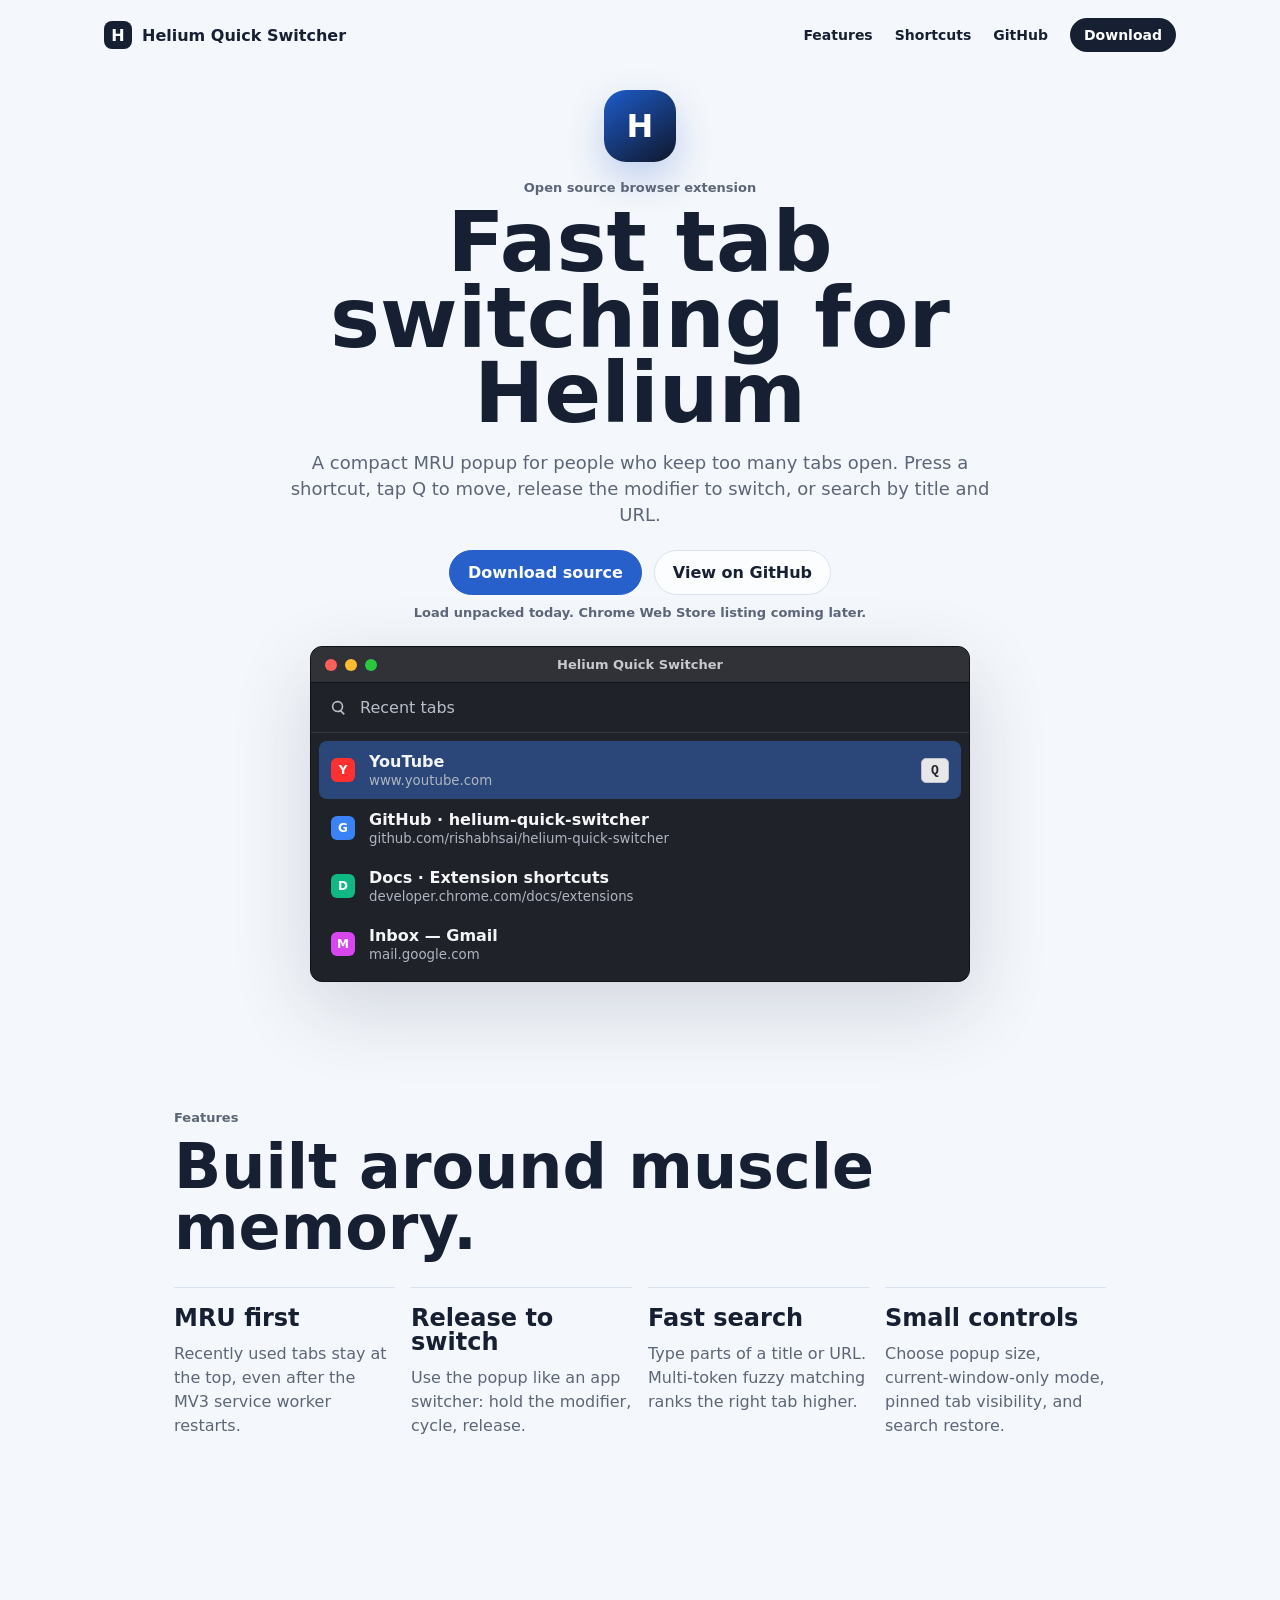
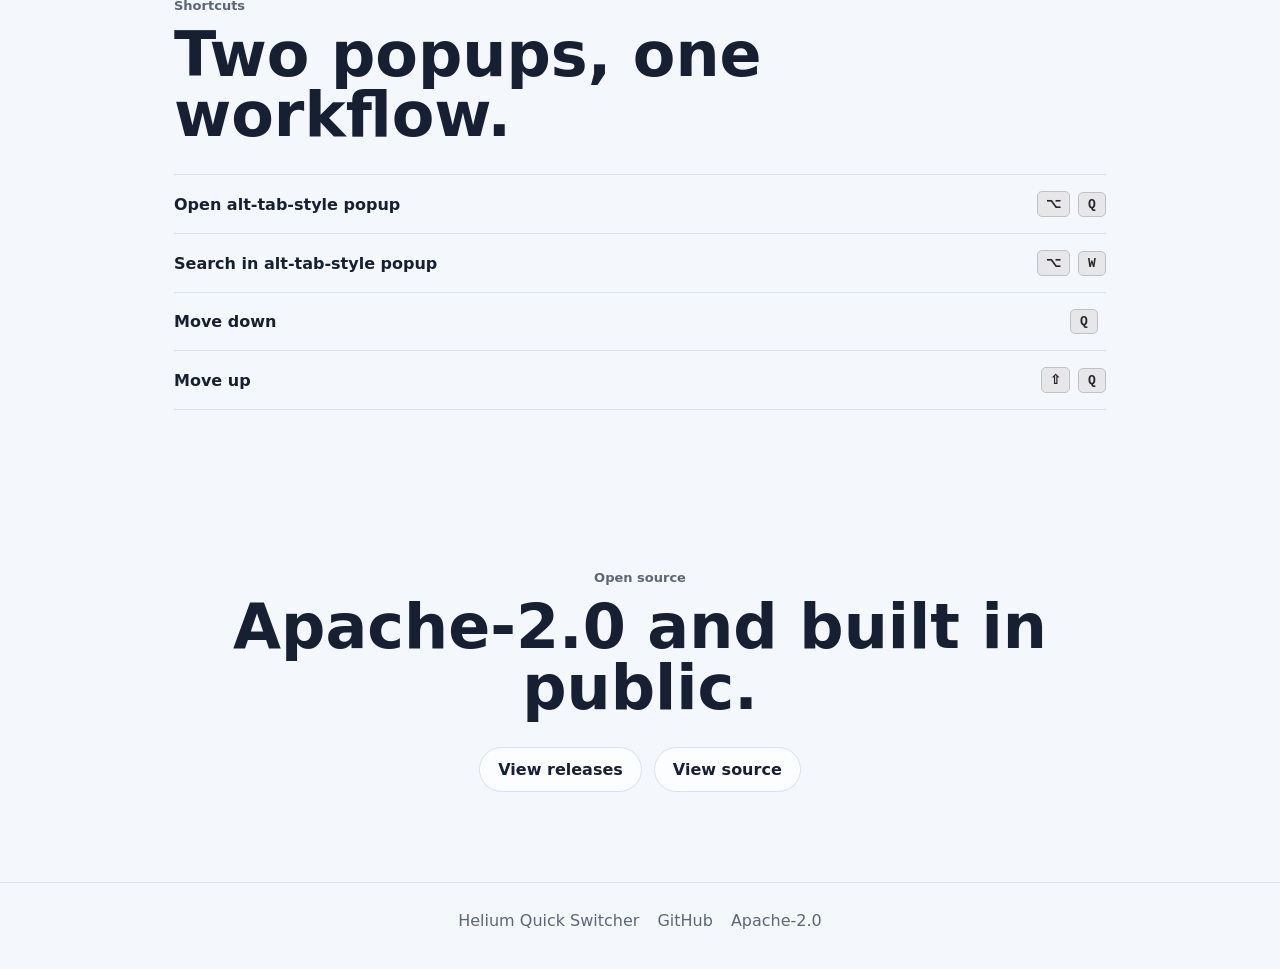
==== site/index.html @ 8ff890af "Add static landing page" ====
<!doctype html>
<html lang="en">
  <head>
    <meta charset="utf-8">
    <meta name="viewport" content="width=device-width, initial-scale=1">
    <meta name="description" content="Helium Quick Switcher is a keyboard-first MRU tab switcher for Helium and Chromium browsers.">
    <title>Helium Quick Switcher — Fast MRU tab switching</title>
    <link rel="stylesheet" href="./style.css">
  </head>
  <body>
    <header class="nav">
      <a class="brand" href="#top" aria-label="Helium Quick Switcher home">
        <span class="brand-mark">H</span>
        <span>Helium Quick Switcher</span>
      </a>
      <nav aria-label="Primary">
        <a href="#features">Features</a>
        <a href="#shortcuts">Shortcuts</a>
        <a href="https://github.com/rishabhsai/helium-quick-switcher">GitHub</a>
        <a class="nav-cta" href="https://github.com/rishabhsai/helium-quick-switcher/archive/refs/heads/main.zip">Download</a>
      </nav>
    </header>

    <main id="top">
      <section class="hero" aria-labelledby="hero-title">
        <div class="app-icon" aria-hidden="true">H</div>
        <p class="eyebrow">Open source browser extension</p>
        <h1 id="hero-title">Fast tab switching for Helium</h1>
        <p class="lede">
          A compact MRU popup for people who keep too many tabs open. Press a
          shortcut, tap Q to move, release the modifier to switch, or search by
          title and URL.
        </p>
        <div class="actions">
          <a class="button primary" href="https://github.com/rishabhsai/helium-quick-switcher/archive/refs/heads/main.zip">Download source</a>
          <a class="button secondary" href="https://github.com/rishabhsai/helium-quick-switcher">View on GitHub</a>
        </div>
        <p class="meta">Load unpacked today. Chrome Web Store listing coming later.</p>

        <figure class="product" aria-label="Helium Quick Switcher popup preview">
          <div class="window-bar">
            <span></span>
            <span></span>
            <span></span>
            <strong>Helium Quick Switcher</strong>
          </div>
          <div class="search-row">
            <svg viewBox="0 0 24 24" aria-hidden="true">
              <path d="M10.8 18a7.2 7.2 0 1 1 5.1-2.1l4.1 4.1-1.4 1.4-4.1-4.1A7.16 7.16 0 0 1 10.8 18Zm0-2a5.2 5.2 0 1 0 0-10.4 5.2 5.2 0 0 0 0 10.4Z"/>
            </svg>
            <span>Recent tabs</span>
          </div>
          <ol class="tab-list">
            <li class="selected">
              <span class="favicon red">Y</span>
              <span>
                <strong>YouTube</strong>
                <small>www.youtube.com</small>
              </span>
              <kbd>Q</kbd>
            </li>
            <li>
              <span class="favicon blue">G</span>
              <span>
                <strong>GitHub · helium-quick-switcher</strong>
                <small>github.com/rishabhsai/helium-quick-switcher</small>
              </span>
            </li>
            <li>
              <span class="favicon green">D</span>
              <span>
                <strong>Docs · Extension shortcuts</strong>
                <small>developer.chrome.com/docs/extensions</small>
              </span>
            </li>
            <li>
              <span class="favicon pink">M</span>
              <span>
                <strong>Inbox — Gmail</strong>
                <small>mail.google.com</small>
              </span>
            </li>
          </ol>
        </figure>
      </section>

      <section id="features" class="features" aria-labelledby="features-title">
        <p class="section-label">Features</p>
        <h2 id="features-title">Built around muscle memory.</h2>
        <div class="feature-grid">
          <article>
            <h3>MRU first</h3>
            <p>Recently used tabs stay at the top, even after the MV3 service worker restarts.</p>
          </article>
          <article>
            <h3>Release to switch</h3>
            <p>Use the popup like an app switcher: hold the modifier, cycle, release.</p>
          </article>
          <article>
            <h3>Fast search</h3>
            <p>Type parts of a title or URL. Multi-token fuzzy matching ranks the right tab higher.</p>
          </article>
          <article>
            <h3>Small controls</h3>
            <p>Choose popup size, current-window-only mode, pinned tab visibility, and search restore.</p>
          </article>
        </div>
      </section>

      <section id="shortcuts" class="shortcuts" aria-labelledby="shortcuts-title">
        <p class="section-label">Shortcuts</p>
        <h2 id="shortcuts-title">Two popups, one workflow.</h2>
        <div class="shortcut-table">
          <div>
            <span>Open alt-tab-style popup</span>
            <kbd>⌥</kbd><kbd>Q</kbd>
          </div>
          <div>
            <span>Search in alt-tab-style popup</span>
            <kbd>⌥</kbd><kbd>W</kbd>
          </div>
          <div>
            <span>Move down</span>
            <kbd>Q</kbd>
          </div>
          <div>
            <span>Move up</span>
            <kbd>⇧</kbd><kbd>Q</kbd>
          </div>
        </div>
      </section>

      <section class="open-source" aria-labelledby="open-source-title">
        <p class="section-label">Open source</p>
        <h2 id="open-source-title">Apache-2.0 and built in public.</h2>
        <div class="actions">
          <a class="button secondary" href="https://github.com/rishabhsai/helium-quick-switcher/releases">View releases</a>
          <a class="button secondary" href="https://github.com/rishabhsai/helium-quick-switcher">View source</a>
        </div>
      </section>
    </main>

    <footer>
      <a href="#top">Helium Quick Switcher</a>
      <a href="https://github.com/rishabhsai/helium-quick-switcher">GitHub</a>
      <a href="https://github.com/rishabhsai/helium-quick-switcher/blob/main/LICENSE">Apache-2.0</a>
    </footer>
  </body>
</html>
---- site/style.css ----
:root {
  color-scheme: light;
  --bg: #f4f7fb;
  --panel: #ffffff;
  --ink: #172033;
  --muted: #5d6678;
  --line: #d9e2ef;
  --accent: #275fcb;
  --accent-ink: #ffffff;
  --soft-blue: #dce8ff;
  --shadow: 0 26px 80px rgba(31, 46, 74, .16);
  font-family: ui-sans-serif, system-ui, -apple-system, BlinkMacSystemFont, "Segoe UI", sans-serif;
}

* {
  box-sizing: border-box;
}

html {
  scroll-behavior: smooth;
}

body {
  background: var(--bg);
  color: var(--ink);
  margin: 0;
}

a {
  color: inherit;
  text-decoration: none;
}

.nav {
  align-items: center;
  display: flex;
  justify-content: space-between;
  margin: 0 auto;
  max-width: 1120px;
  padding: 18px 24px;
}

.brand,
.nav nav,
.actions,
footer {
  align-items: center;
  display: flex;
}

.brand {
  font-weight: 700;
  gap: 10px;
}

.brand-mark,
.app-icon,
.favicon {
  align-items: center;
  display: inline-flex;
  justify-content: center;
}

.brand-mark {
  background: var(--ink);
  border-radius: 8px;
  color: var(--panel);
  height: 28px;
  width: 28px;
}

.nav nav {
  gap: 22px;
  font-size: 14px;
  font-weight: 600;
}

.nav-cta {
  background: var(--ink);
  border-radius: 999px;
  color: var(--panel);
  padding: 9px 14px;
}

.hero {
  margin: 10px auto 0;
  max-width: 980px;
  min-height: calc(100vh - 96px);
  padding: 0 24px 48px;
  text-align: center;
}

.app-icon {
  background: linear-gradient(145deg, #1e5ccc, #0f172a);
  border-radius: 22px;
  box-shadow: 0 16px 36px rgba(39, 95, 203, .25);
  color: #fff;
  font-size: 32px;
  font-weight: 800;
  height: 72px;
  margin: 10px auto 18px;
  width: 72px;
}

.eyebrow,
.section-label,
.meta {
  color: var(--muted);
  font-size: 13px;
  font-weight: 700;
  letter-spacing: 0;
  margin: 0;
}

h1 {
  font-size: clamp(44px, 8vw, 84px);
  letter-spacing: 0;
  line-height: .9;
  margin: 10px auto 18px;
  max-width: 760px;
}

.lede {
  color: var(--muted);
  font-size: 18px;
  line-height: 1.45;
  margin: 0 auto;
  max-width: 720px;
}

.actions {
  gap: 12px;
  justify-content: center;
  margin: 22px 0 10px;
}

.button {
  border: 1px solid var(--line);
  border-radius: 999px;
  font-weight: 750;
  padding: 12px 18px;
}

.button.primary {
  background: var(--accent);
  border-color: var(--accent);
  color: var(--accent-ink);
}

.button.secondary {
  background: rgba(255, 255, 255, .74);
}

.product {
  background: #1f2228;
  border: 1px solid #101218;
  border-radius: 12px;
  box-shadow: var(--shadow);
  color: #f4f5f7;
  margin: 26px auto 0;
  max-width: 660px;
  overflow: hidden;
  text-align: left;
}

.window-bar {
  align-items: center;
  background: #313238;
  border-bottom: 1px solid #111318;
  display: grid;
  gap: 8px;
  grid-template-columns: repeat(3, 12px) 1fr;
  padding: 10px 14px;
}

.window-bar span {
  border-radius: 999px;
  height: 12px;
  width: 12px;
}

.window-bar span:nth-child(1) {
  background: #ff5f57;
}

.window-bar span:nth-child(2) {
  background: #febc2e;
}

.window-bar span:nth-child(3) {
  background: #28c840;
}

.window-bar strong {
  color: #c6c9d0;
  font-size: 13px;
  justify-self: center;
  padding-right: 60px;
}

.search-row {
  align-items: center;
  border-bottom: 1px solid #343943;
  color: #b9bfca;
  display: flex;
  gap: 12px;
  padding: 15px 18px;
}

.search-row svg {
  fill: currentColor;
  height: 19px;
  width: 19px;
}

.tab-list {
  list-style: none;
  margin: 0;
  padding: 8px;
}

.tab-list li {
  align-items: center;
  border-radius: 8px;
  display: grid;
  gap: 12px;
  grid-template-columns: 26px minmax(0, 1fr) auto;
  min-height: 58px;
  padding: 8px 12px;
}

.tab-list li.selected {
  background: #2b4779;
}

.favicon {
  border-radius: 6px;
  color: #fff;
  font-size: 12px;
  font-weight: 800;
  height: 24px;
  width: 24px;
}

.red {
  background: #ff3030;
}

.blue {
  background: #3b82f6;
}

.green {
  background: #10b981;
}

.pink {
  background: #d946ef;
}

.tab-list strong,
.tab-list small {
  display: block;
  overflow: hidden;
  text-overflow: ellipsis;
  white-space: nowrap;
}

.tab-list small {
  color: #aeb5c1;
  margin-top: 2px;
}

kbd {
  background: #e7e7ea;
  border: 1px solid #bfc2ca;
  border-radius: 5px;
  color: #24262b;
  font: 800 13px ui-monospace, SFMono-Regular, Menlo, monospace;
  min-width: 28px;
  padding: 4px 8px;
  text-align: center;
}

.features,
.shortcuts,
.open-source {
  margin: 0 auto;
  max-width: 980px;
  padding: 80px 24px;
}

h2 {
  font-size: clamp(34px, 5vw, 62px);
  letter-spacing: 0;
  line-height: .98;
  margin: 12px 0 28px;
}

.feature-grid {
  display: grid;
  gap: 16px;
  grid-template-columns: repeat(4, 1fr);
}

article {
  border-top: 1px solid var(--line);
  padding-top: 18px;
}

h3 {
  font-size: 24px;
  line-height: 1;
  margin: 0 0 12px;
}

article p {
  color: var(--muted);
  line-height: 1.5;
  margin: 0;
}

.shortcut-table {
  border-bottom: 1px solid var(--line);
  border-top: 1px solid var(--line);
}

.shortcut-table div {
  align-items: center;
  border-bottom: 1px solid var(--line);
  display: grid;
  gap: 8px;
  grid-template-columns: 1fr auto auto;
  padding: 16px 0;
}

.shortcut-table div:last-child {
  border-bottom: 0;
}

.shortcut-table span {
  font-weight: 750;
}

.open-source {
  text-align: center;
}

footer {
  border-top: 1px solid var(--line);
  color: var(--muted);
  gap: 18px;
  justify-content: center;
  padding: 28px 24px 42px;
}

@media (max-width: 760px) {
  .nav,
  .nav nav,
  .actions {
    align-items: stretch;
    flex-direction: column;
  }

  .nav {
    gap: 18px;
  }

  .nav nav {
    gap: 10px;
  }

  .hero {
    min-height: auto;
  }

  h1 {
    font-size: clamp(44px, 16vw, 76px);
  }

  .feature-grid {
    grid-template-columns: 1fr;
  }

  .shortcut-table div {
    grid-template-columns: 1fr auto auto;
  }
}
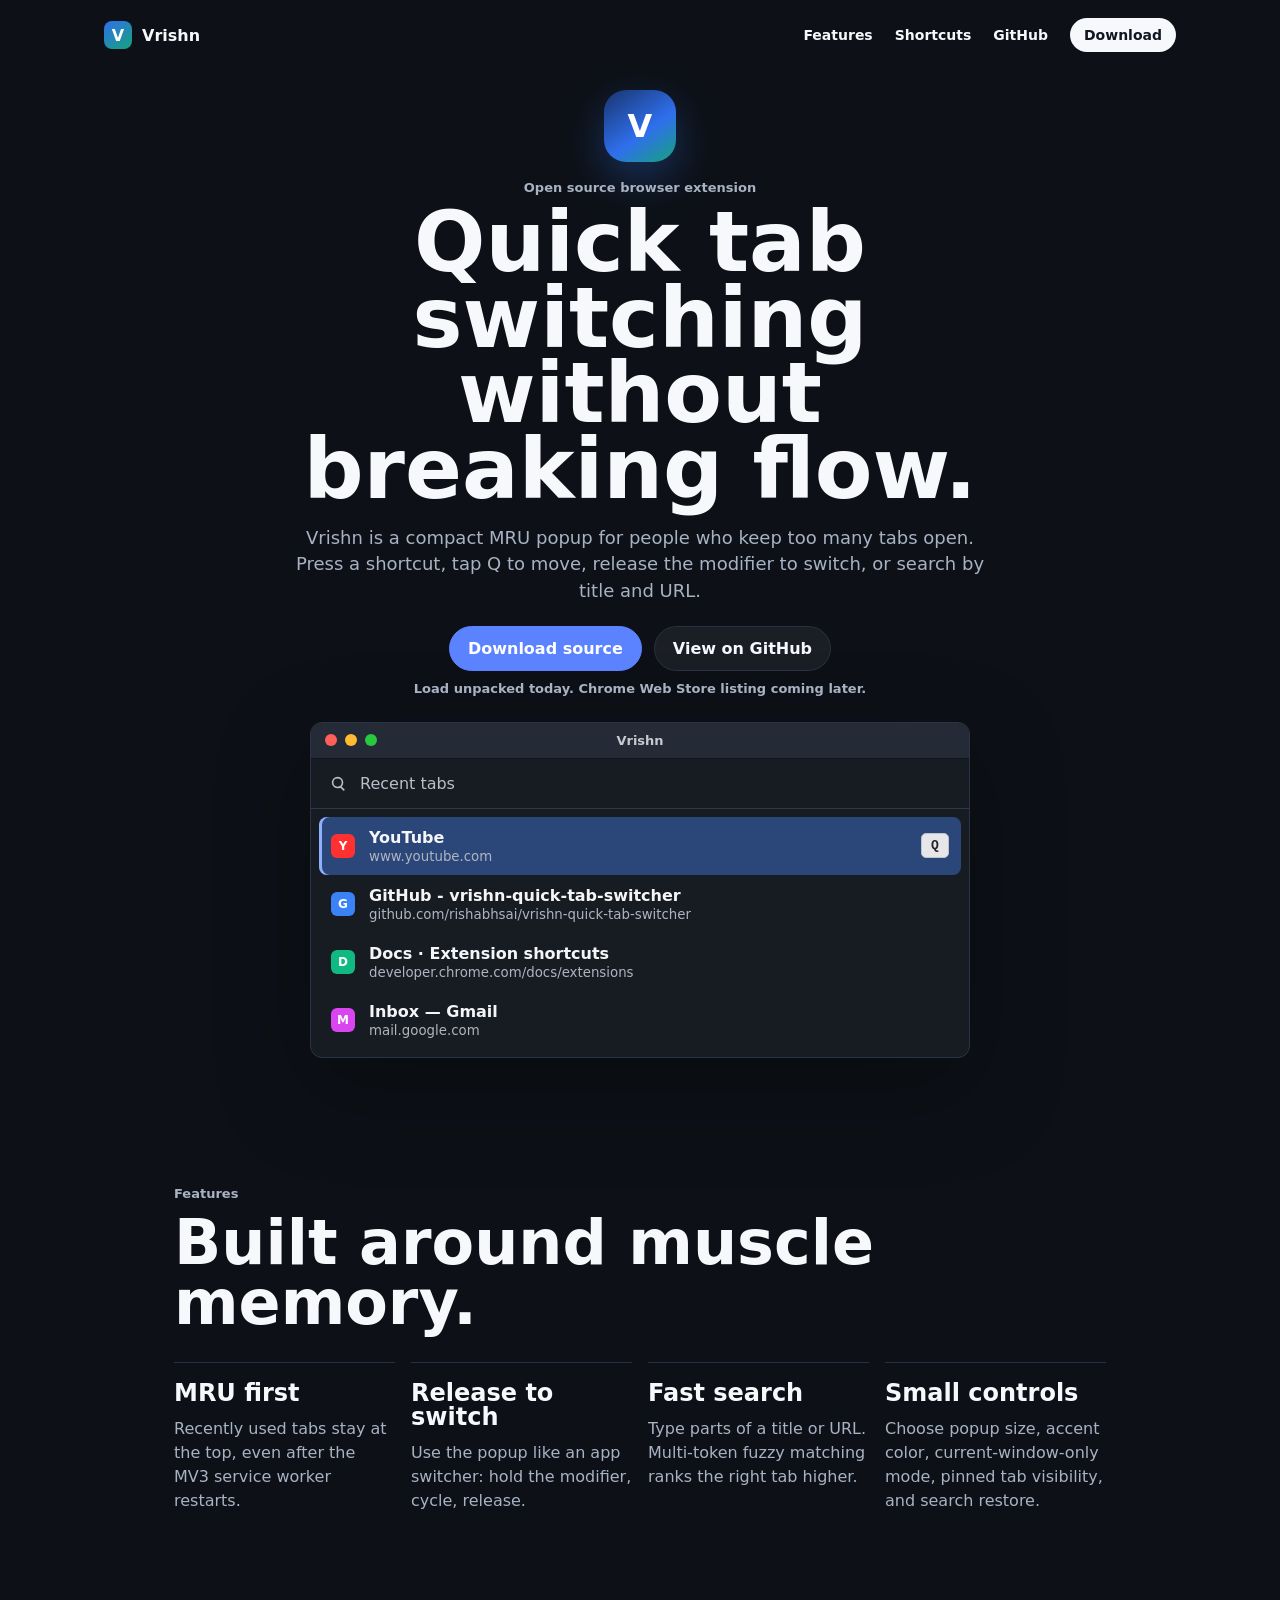
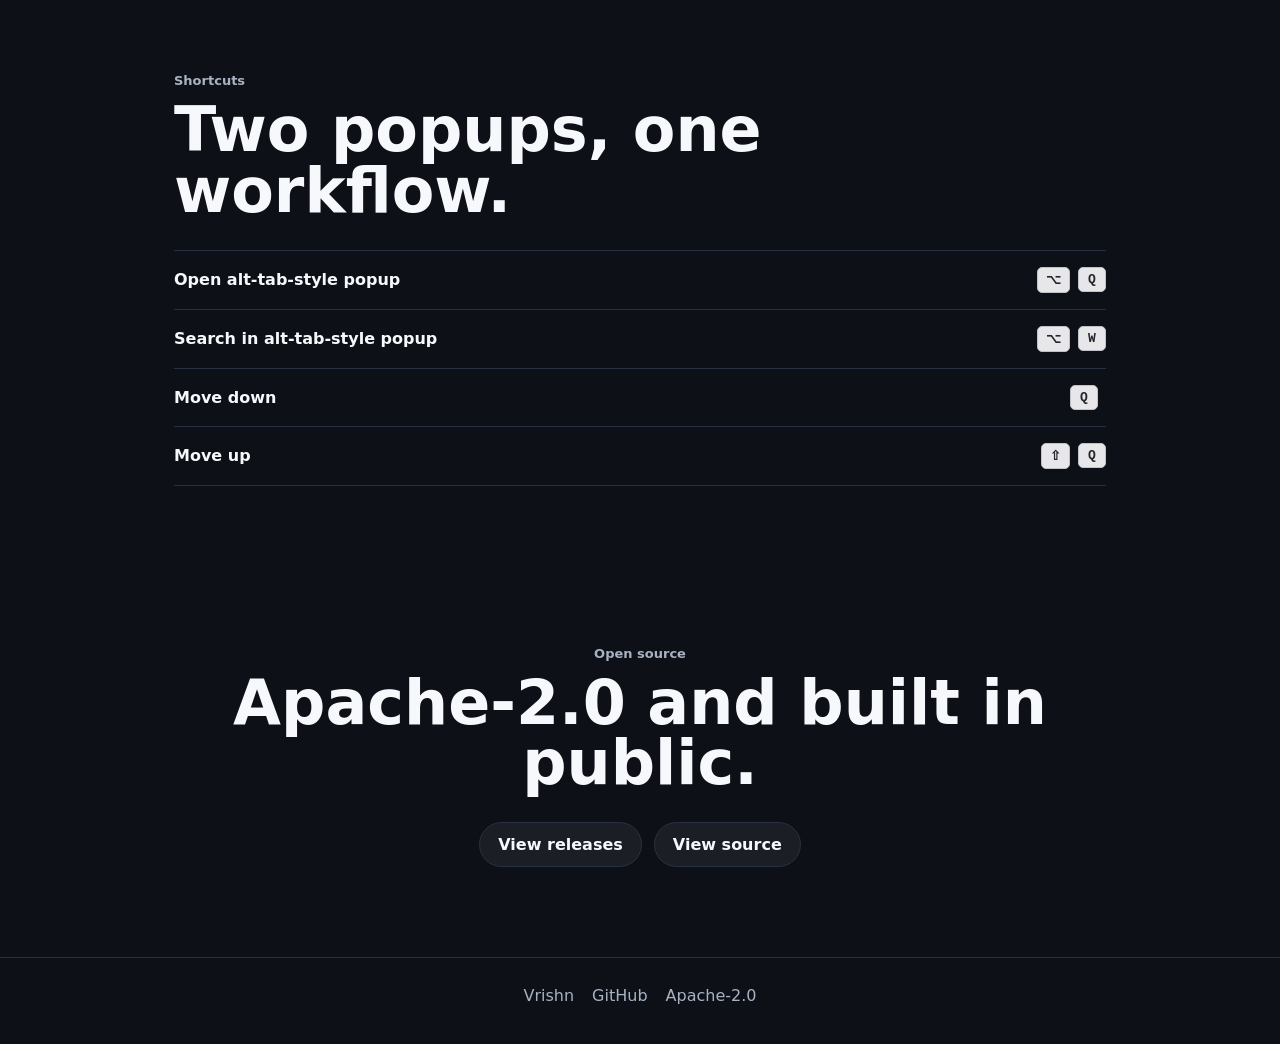
==== commit 8ff9dba4: "Rebrand as Vrishn quick tab switcher" ====
--- a/site/index.html
+++ b/site/index.html
@@ -3,46 +3,49 @@
   <head>
     <meta charset="utf-8">
     <meta name="viewport" content="width=device-width, initial-scale=1">
-    <meta name="description" content="Helium Quick Switcher is a keyboard-first MRU tab switcher for Helium and Chromium browsers.">
-    <title>Helium Quick Switcher — Fast MRU tab switching</title>
+    <meta name="description" content="Vrishn is a keyboard-first quick tab switcher for Chrome, Edge, Brave, Helium, and other Chromium browsers.">
+    <title>Vrishn - Quick Tab Switcher</title>
+    <link rel="icon" href="./favicon.svg" type="image/svg+xml">
+    <link rel="icon" href="./favicon-32.png" sizes="32x32" type="image/png">
+    <link rel="apple-touch-icon" href="./apple-touch-icon.png">
     <link rel="stylesheet" href="./style.css">
   </head>
   <body>
     <header class="nav">
-      <a class="brand" href="#top" aria-label="Helium Quick Switcher home">
-        <span class="brand-mark">H</span>
-        <span>Helium Quick Switcher</span>
+      <a class="brand" href="#top" aria-label="Vrishn home">
+        <span class="brand-mark">V</span>
+        <span>Vrishn</span>
       </a>
       <nav aria-label="Primary">
         <a href="#features">Features</a>
         <a href="#shortcuts">Shortcuts</a>
-        <a href="https://github.com/rishabhsai/helium-quick-switcher">GitHub</a>
-        <a class="nav-cta" href="https://github.com/rishabhsai/helium-quick-switcher/archive/refs/heads/main.zip">Download</a>
+        <a href="https://github.com/rishabhsai/vrishn-quick-tab-switcher">GitHub</a>
+        <a class="nav-cta" href="https://github.com/rishabhsai/vrishn-quick-tab-switcher/archive/refs/heads/main.zip">Download</a>
       </nav>
     </header>
 
     <main id="top">
       <section class="hero" aria-labelledby="hero-title">
-        <div class="app-icon" aria-hidden="true">H</div>
+        <div class="app-icon" aria-hidden="true">V</div>
         <p class="eyebrow">Open source browser extension</p>
-        <h1 id="hero-title">Fast tab switching for Helium</h1>
+        <h1 id="hero-title">Quick tab switching without breaking flow.</h1>
         <p class="lede">
-          A compact MRU popup for people who keep too many tabs open. Press a
-          shortcut, tap Q to move, release the modifier to switch, or search by
-          title and URL.
+          Vrishn is a compact MRU popup for people who keep too many tabs open.
+          Press a shortcut, tap Q to move, release the modifier to switch, or
+          search by title and URL.
         </p>
         <div class="actions">
-          <a class="button primary" href="https://github.com/rishabhsai/helium-quick-switcher/archive/refs/heads/main.zip">Download source</a>
-          <a class="button secondary" href="https://github.com/rishabhsai/helium-quick-switcher">View on GitHub</a>
+          <a class="button primary" href="https://github.com/rishabhsai/vrishn-quick-tab-switcher/archive/refs/heads/main.zip">Download source</a>
+          <a class="button secondary" href="https://github.com/rishabhsai/vrishn-quick-tab-switcher">View on GitHub</a>
         </div>
         <p class="meta">Load unpacked today. Chrome Web Store listing coming later.</p>
 
-        <figure class="product" aria-label="Helium Quick Switcher popup preview">
+        <figure class="product" aria-label="Vrishn popup preview">
           <div class="window-bar">
             <span></span>
             <span></span>
             <span></span>
-            <strong>Helium Quick Switcher</strong>
+            <strong>Vrishn</strong>
           </div>
           <div class="search-row">
             <svg viewBox="0 0 24 24" aria-hidden="true">
@@ -62,8 +65,8 @@
             <li>
               <span class="favicon blue">G</span>
               <span>
-                <strong>GitHub · helium-quick-switcher</strong>
-                <small>github.com/rishabhsai/helium-quick-switcher</small>
+                <strong>GitHub - vrishn-quick-tab-switcher</strong>
+                <small>github.com/rishabhsai/vrishn-quick-tab-switcher</small>
               </span>
             </li>
             <li>
@@ -102,7 +105,7 @@
           </article>
           <article>
             <h3>Small controls</h3>
-            <p>Choose popup size, current-window-only mode, pinned tab visibility, and search restore.</p>
+            <p>Choose popup size, accent color, current-window-only mode, pinned tab visibility, and search restore.</p>
           </article>
         </div>
       </section>
@@ -134,16 +137,16 @@
         <p class="section-label">Open source</p>
         <h2 id="open-source-title">Apache-2.0 and built in public.</h2>
         <div class="actions">
-          <a class="button secondary" href="https://github.com/rishabhsai/helium-quick-switcher/releases">View releases</a>
-          <a class="button secondary" href="https://github.com/rishabhsai/helium-quick-switcher">View source</a>
+          <a class="button secondary" href="https://github.com/rishabhsai/vrishn-quick-tab-switcher/releases">View releases</a>
+          <a class="button secondary" href="https://github.com/rishabhsai/vrishn-quick-tab-switcher">View source</a>
         </div>
       </section>
     </main>
 
     <footer>
-      <a href="#top">Helium Quick Switcher</a>
-      <a href="https://github.com/rishabhsai/helium-quick-switcher">GitHub</a>
-      <a href="https://github.com/rishabhsai/helium-quick-switcher/blob/main/LICENSE">Apache-2.0</a>
+      <a href="#top">Vrishn</a>
+      <a href="https://github.com/rishabhsai/vrishn-quick-tab-switcher">GitHub</a>
+      <a href="https://github.com/rishabhsai/vrishn-quick-tab-switcher/blob/main/LICENSE">Apache-2.0</a>
     </footer>
   </body>
 </html>
--- a/site/style.css
+++ b/site/style.css
@@ -1,14 +1,14 @@
 :root {
-  color-scheme: light;
-  --bg: #f4f7fb;
-  --panel: #ffffff;
-  --ink: #172033;
-  --muted: #5d6678;
-  --line: #d9e2ef;
-  --accent: #275fcb;
+  color-scheme: dark;
+  --bg: #0d1117;
+  --panel: #151a22;
+  --ink: #f6f8fc;
+  --muted: #a8b2c3;
+  --line: #273141;
+  --accent: #5b82ff;
   --accent-ink: #ffffff;
-  --soft-blue: #dce8ff;
-  --shadow: 0 26px 80px rgba(31, 46, 74, .16);
+  --soft-blue: #172a4e;
+  --shadow: 0 30px 90px rgba(0, 0, 0, .34);
   font-family: ui-sans-serif, system-ui, -apple-system, BlinkMacSystemFont, "Segoe UI", sans-serif;
 }
 
@@ -62,9 +62,9 @@
 }
 
 .brand-mark {
-  background: var(--ink);
+  background: linear-gradient(145deg, #2f6fed, #16a37b);
   border-radius: 8px;
-  color: var(--panel);
+  color: #fff;
   height: 28px;
   width: 28px;
 }
@@ -78,7 +78,7 @@
 .nav-cta {
   background: var(--ink);
   border-radius: 999px;
-  color: var(--panel);
+  color: #111722;
   padding: 9px 14px;
 }
 
@@ -91,9 +91,9 @@
 }
 
 .app-icon {
-  background: linear-gradient(145deg, #1e5ccc, #0f172a);
+  background: linear-gradient(145deg, #19346d, #2f6fed 58%, #16a37b);
   border-radius: 22px;
-  box-shadow: 0 16px 36px rgba(39, 95, 203, .25);
+  box-shadow: 0 16px 42px rgba(47, 111, 237, .32);
   color: #fff;
   font-size: 32px;
   font-weight: 800;
@@ -148,12 +148,13 @@
 }
 
 .button.secondary {
-  background: rgba(255, 255, 255, .74);
+  background: rgba(255, 255, 255, .06);
+  color: var(--ink);
 }
 
 .product {
-  background: #1f2228;
-  border: 1px solid #101218;
+  background: #171b22;
+  border: 1px solid #2a3444;
   border-radius: 12px;
   box-shadow: var(--shadow);
   color: #f4f5f7;
@@ -165,8 +166,8 @@
 
 .window-bar {
   align-items: center;
-  background: #313238;
-  border-bottom: 1px solid #111318;
+  background: #252b36;
+  border-bottom: 1px solid #10141c;
   display: grid;
   gap: 8px;
   grid-template-columns: repeat(3, 12px) 1fr;
@@ -200,7 +201,7 @@
 
 .search-row {
   align-items: center;
-  border-bottom: 1px solid #343943;
+  border-bottom: 1px solid #303948;
   color: #b9bfca;
   display: flex;
   gap: 12px;
@@ -231,6 +232,7 @@
 
 .tab-list li.selected {
   background: #2b4779;
+  box-shadow: inset 3px 0 0 #8fb0ff;
 }
 
 .favicon {
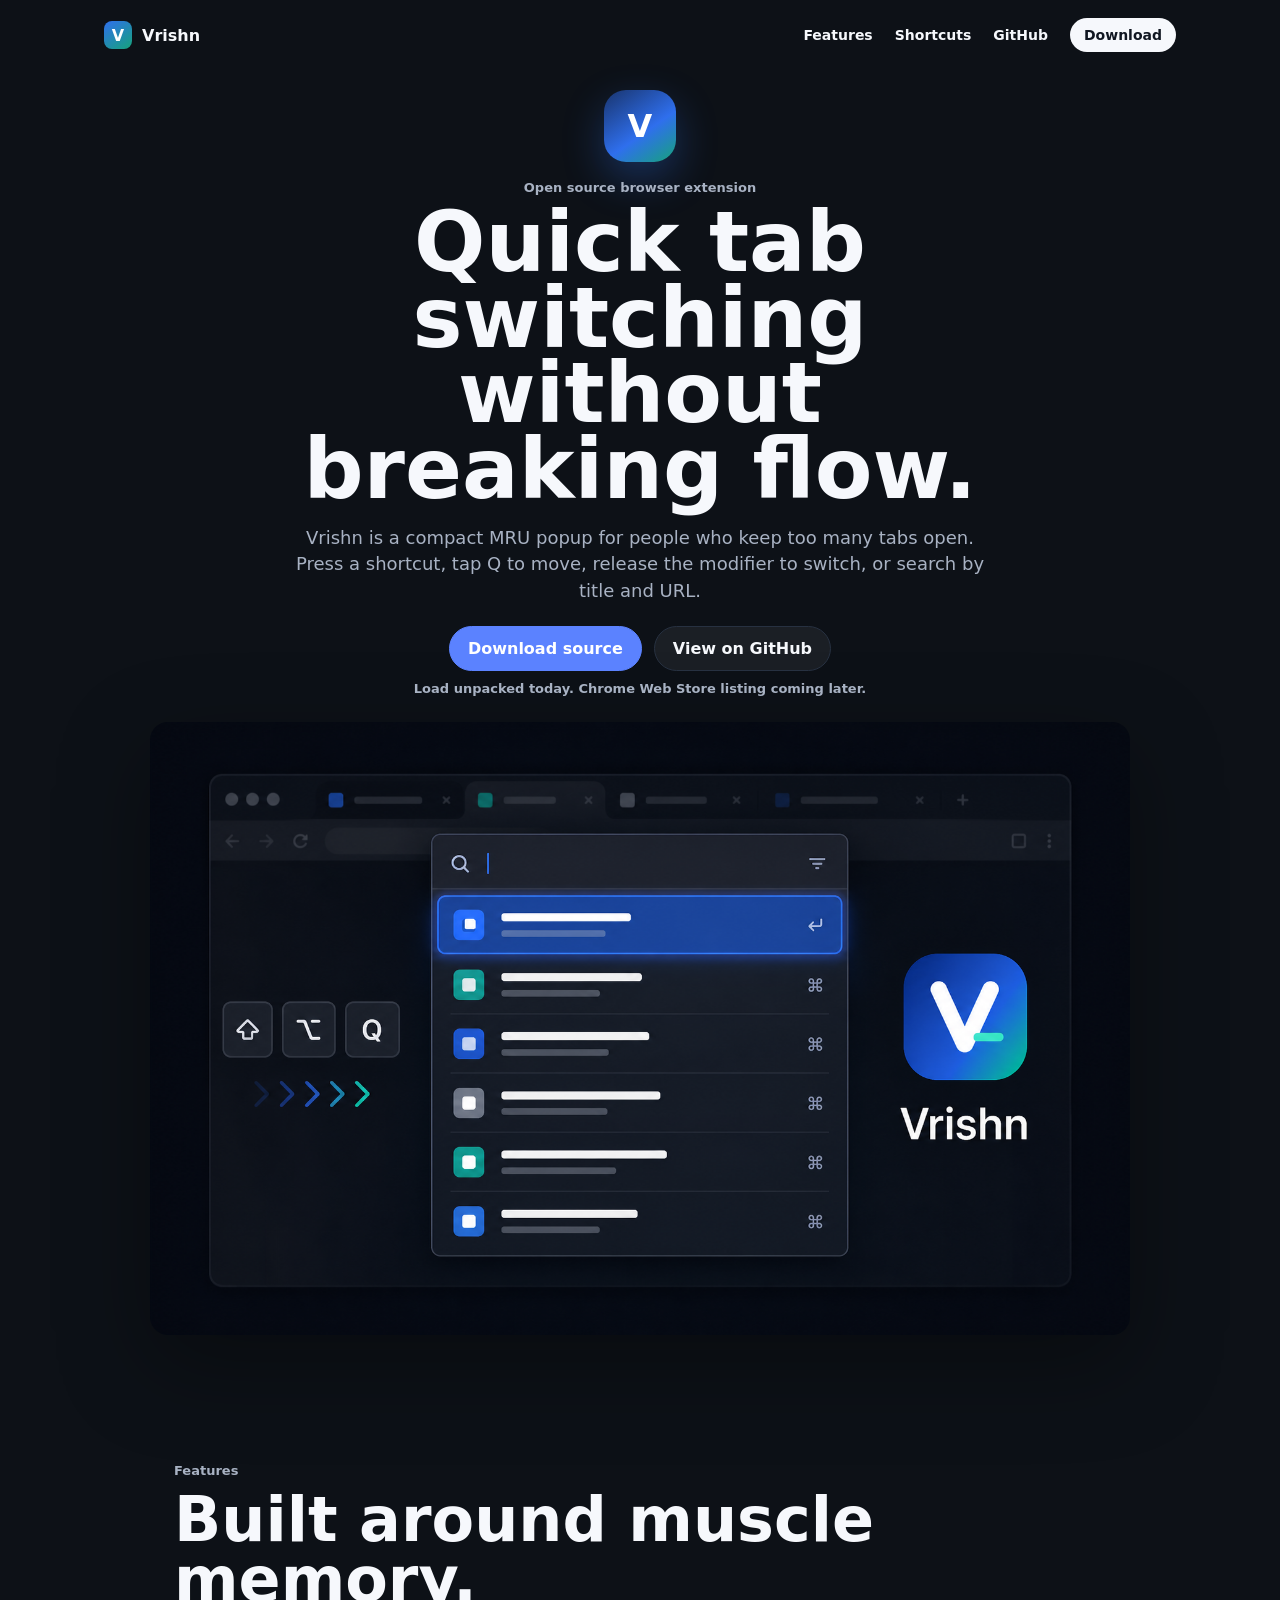
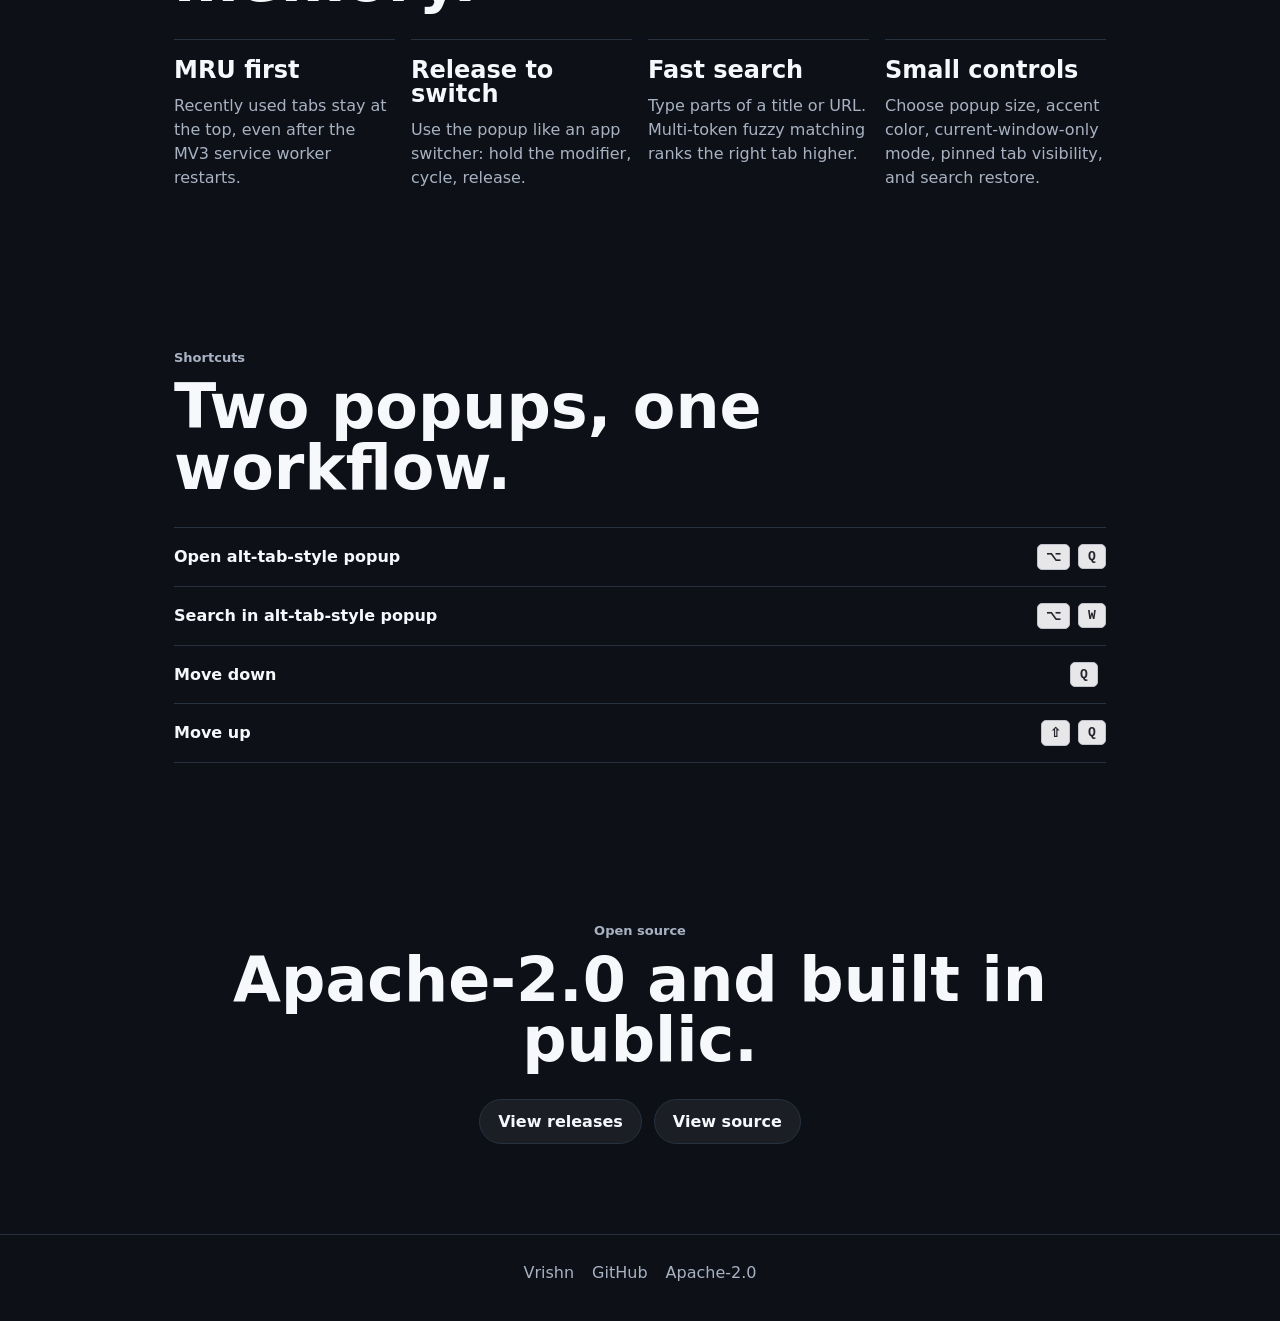
==== commit a1458ce7: "Add generated Vrishn promo artwork" ====
--- a/site/index.html
+++ b/site/index.html
@@ -40,50 +40,8 @@
         </div>
         <p class="meta">Load unpacked today. Chrome Web Store listing coming later.</p>
 
-        <figure class="product" aria-label="Vrishn popup preview">
-          <div class="window-bar">
-            <span></span>
-            <span></span>
-            <span></span>
-            <strong>Vrishn</strong>
-          </div>
-          <div class="search-row">
-            <svg viewBox="0 0 24 24" aria-hidden="true">
-              <path d="M10.8 18a7.2 7.2 0 1 1 5.1-2.1l4.1 4.1-1.4 1.4-4.1-4.1A7.16 7.16 0 0 1 10.8 18Zm0-2a5.2 5.2 0 1 0 0-10.4 5.2 5.2 0 0 0 0 10.4Z"/>
-            </svg>
-            <span>Recent tabs</span>
-          </div>
-          <ol class="tab-list">
-            <li class="selected">
-              <span class="favicon red">Y</span>
-              <span>
-                <strong>YouTube</strong>
-                <small>www.youtube.com</small>
-              </span>
-              <kbd>Q</kbd>
-            </li>
-            <li>
-              <span class="favicon blue">G</span>
-              <span>
-                <strong>GitHub - vrishn-quick-tab-switcher</strong>
-                <small>github.com/rishabhsai/vrishn-quick-tab-switcher</small>
-              </span>
-            </li>
-            <li>
-              <span class="favicon green">D</span>
-              <span>
-                <strong>Docs · Extension shortcuts</strong>
-                <small>developer.chrome.com/docs/extensions</small>
-              </span>
-            </li>
-            <li>
-              <span class="favicon pink">M</span>
-              <span>
-                <strong>Inbox — Gmail</strong>
-                <small>mail.google.com</small>
-              </span>
-            </li>
-          </ol>
+        <figure class="product" aria-label="Vrishn quick tab switcher preview">
+          <img src="./assets/vrishn-promo.png" alt="Vrishn quick tab switcher popup over a dark browser window" width="1586" height="992">
         </figure>
       </section>
 
--- a/site/style.css
+++ b/site/style.css
@@ -84,7 +84,7 @@
 
 .hero {
   margin: 10px auto 0;
-  max-width: 980px;
+  max-width: 1120px;
   min-height: calc(100vh - 96px);
   padding: 0 24px 48px;
   text-align: center;
@@ -153,15 +153,19 @@
 }
 
 .product {
-  background: #171b22;
-  border: 1px solid #2a3444;
-  border-radius: 12px;
+  border-radius: 18px;
   box-shadow: var(--shadow);
   color: #f4f5f7;
   margin: 26px auto 0;
-  max-width: 660px;
+  max-width: 980px;
   overflow: hidden;
   text-align: left;
+}
+
+.product img {
+  display: block;
+  height: auto;
+  width: 100%;
 }
 
 .window-bar {
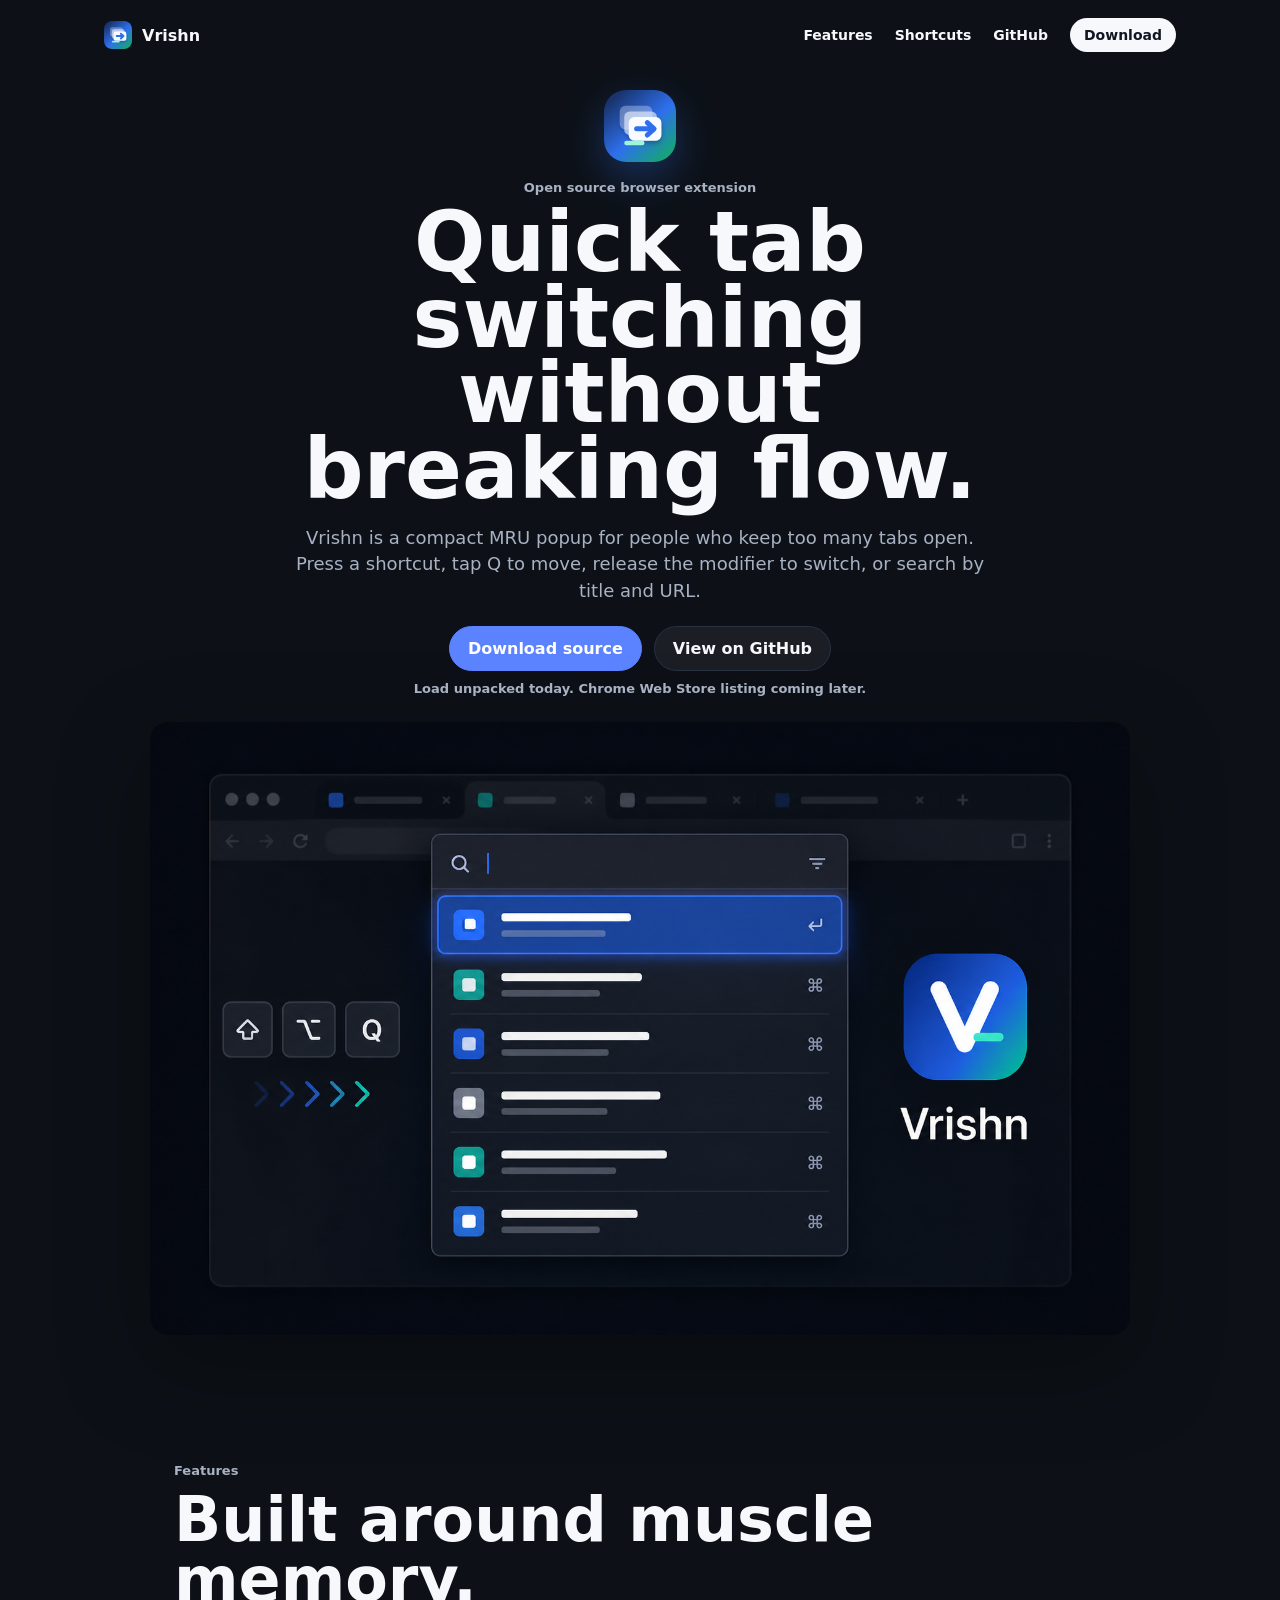
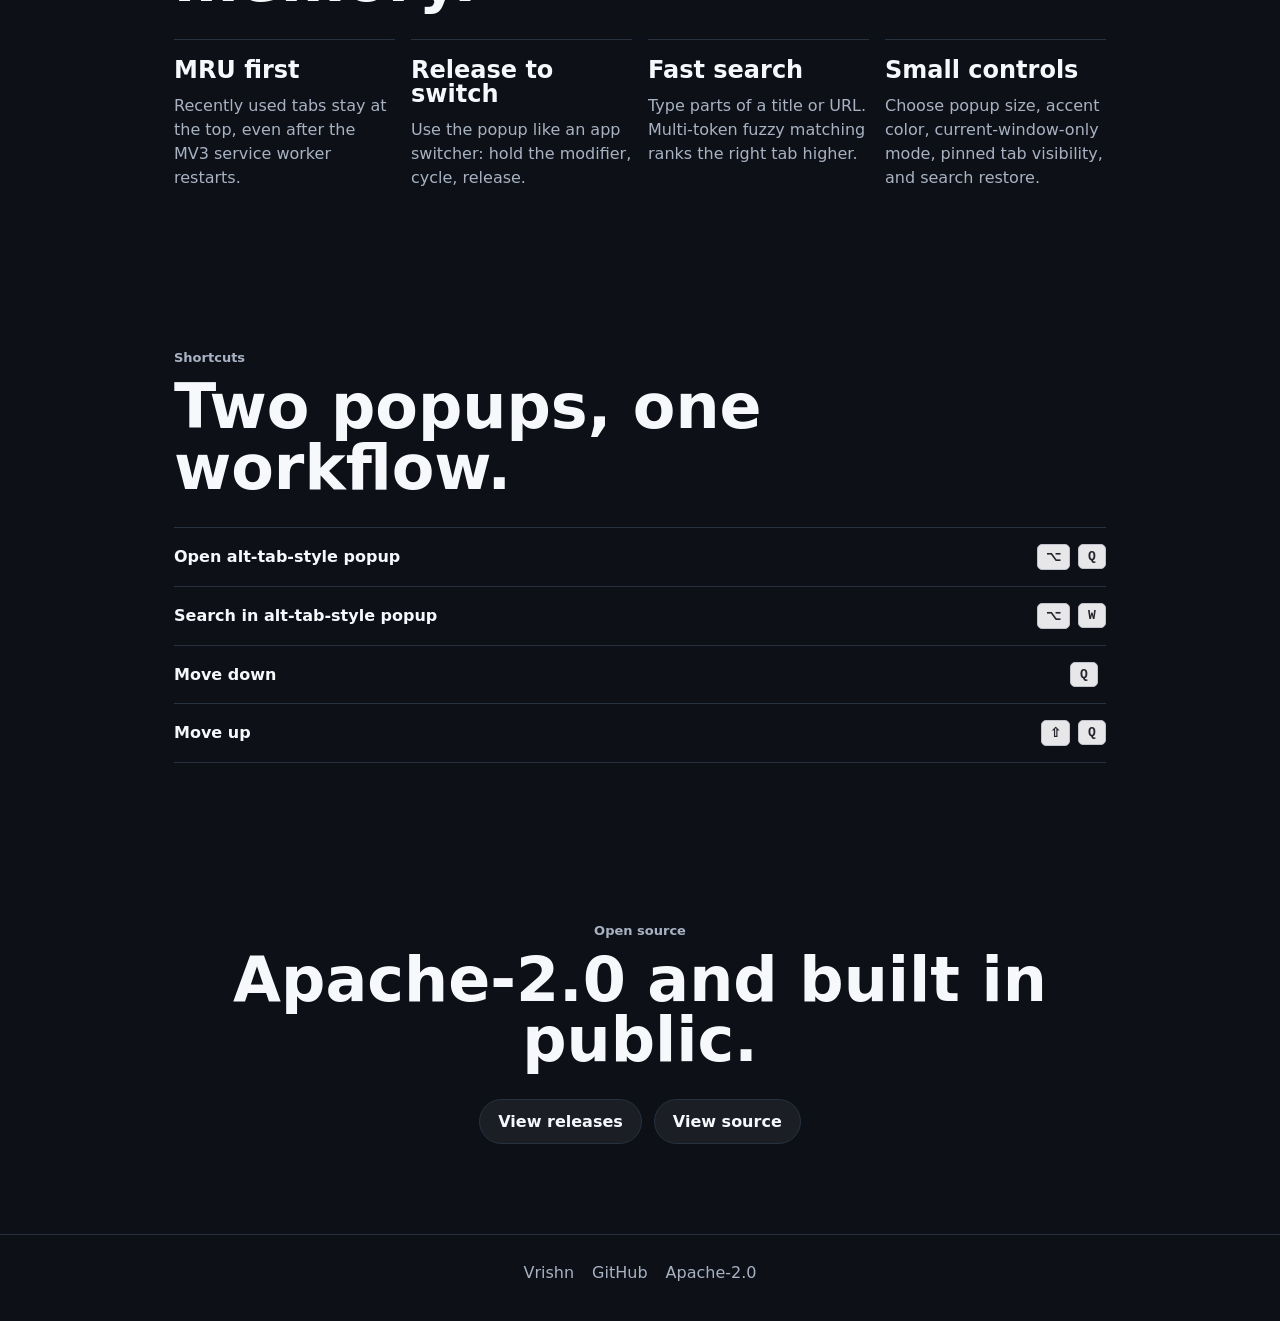
==== commit 6e560223: "Replace letter favicon with tab switcher mark" ====
--- a/site/index.html
+++ b/site/index.html
@@ -13,7 +13,9 @@
   <body>
     <header class="nav">
       <a class="brand" href="#top" aria-label="Vrishn home">
-        <span class="brand-mark">V</span>
+        <span class="brand-mark" aria-hidden="true">
+          <img src="./favicon.svg" alt="">
+        </span>
         <span>Vrishn</span>
       </a>
       <nav aria-label="Primary">
@@ -26,7 +28,9 @@
 
     <main id="top">
       <section class="hero" aria-labelledby="hero-title">
-        <div class="app-icon" aria-hidden="true">V</div>
+        <div class="app-icon" aria-hidden="true">
+          <img src="./favicon.svg" alt="">
+        </div>
         <p class="eyebrow">Open source browser extension</p>
         <h1 id="hero-title">Quick tab switching without breaking flow.</h1>
         <p class="lede">
--- a/site/style.css
+++ b/site/style.css
@@ -62,10 +62,9 @@
 }
 
 .brand-mark {
-  background: linear-gradient(145deg, #2f6fed, #16a37b);
   border-radius: 8px;
-  color: #fff;
   height: 28px;
+  overflow: hidden;
   width: 28px;
 }
 
@@ -91,15 +90,19 @@
 }
 
 .app-icon {
-  background: linear-gradient(145deg, #19346d, #2f6fed 58%, #16a37b);
   border-radius: 22px;
   box-shadow: 0 16px 42px rgba(47, 111, 237, .32);
-  color: #fff;
-  font-size: 32px;
-  font-weight: 800;
   height: 72px;
   margin: 10px auto 18px;
+  overflow: hidden;
   width: 72px;
+}
+
+.brand-mark img,
+.app-icon img {
+  display: block;
+  height: 100%;
+  width: 100%;
 }
 
 .eyebrow,
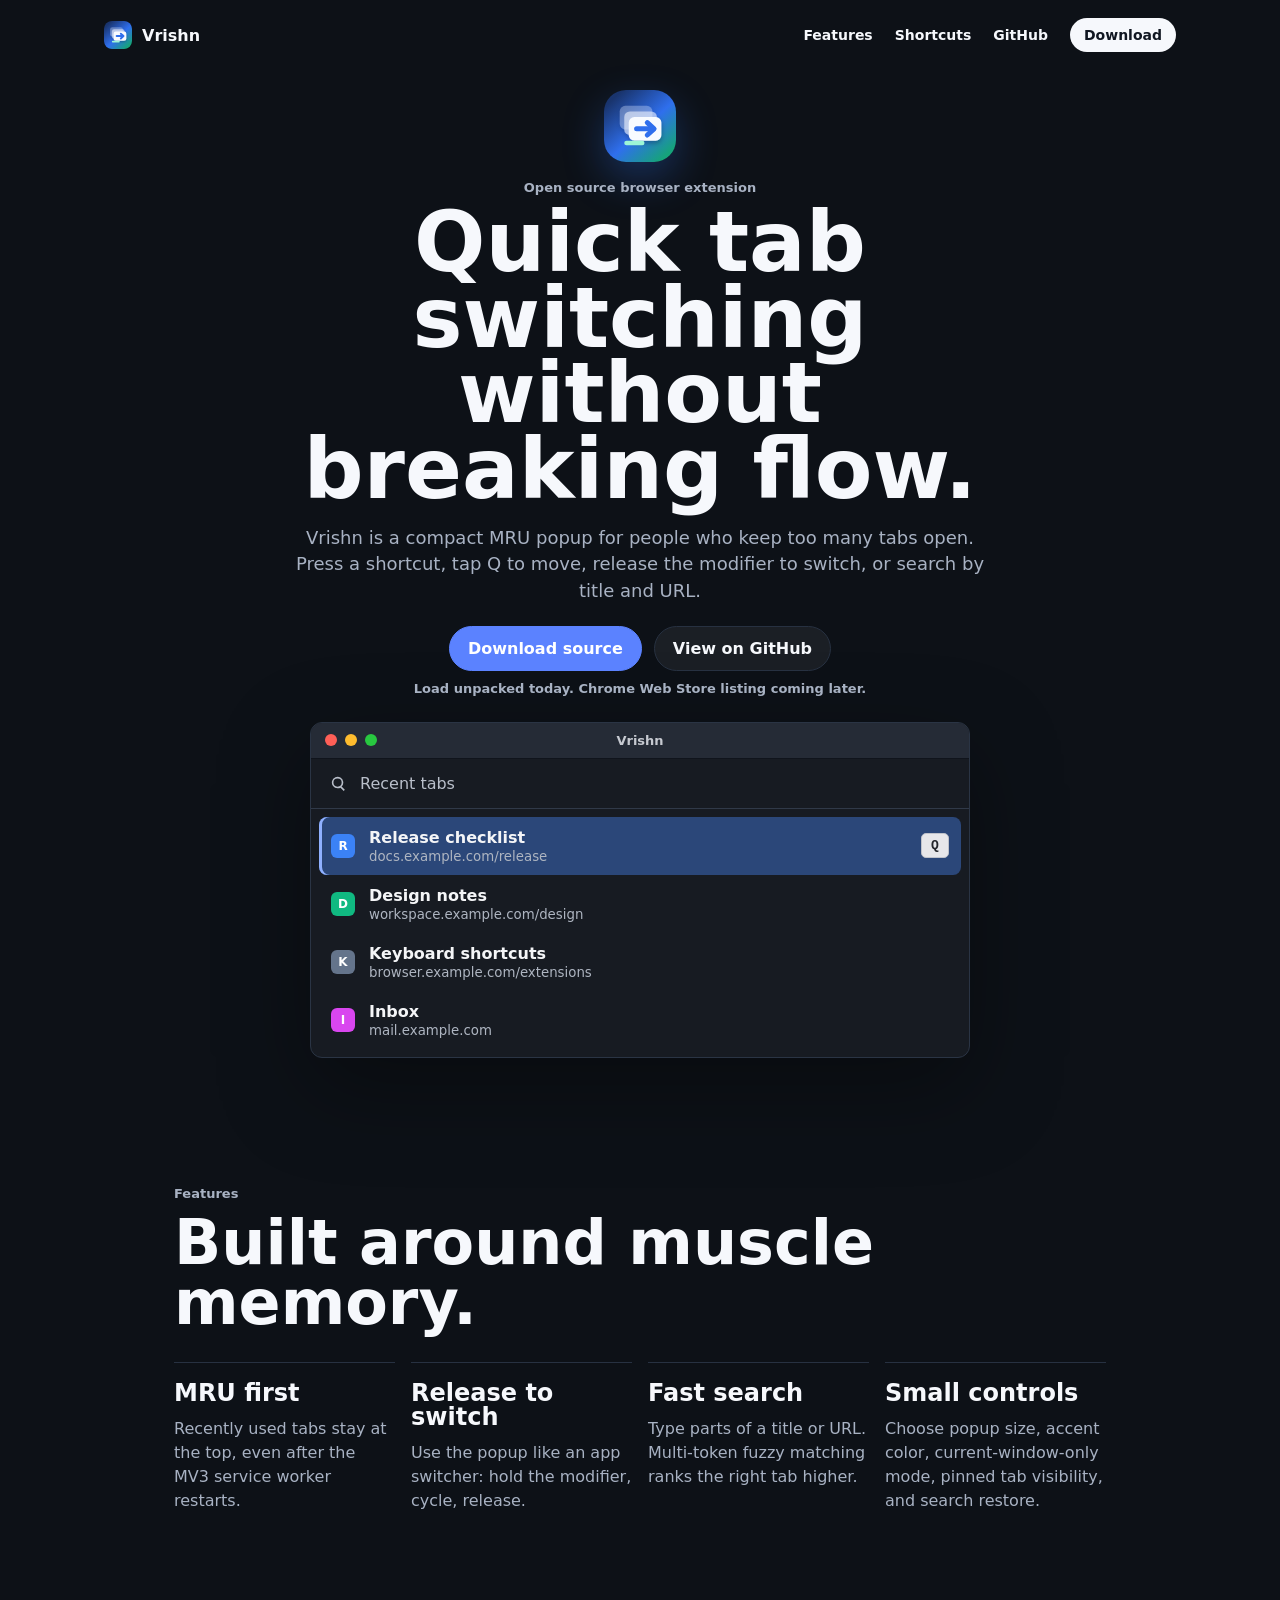
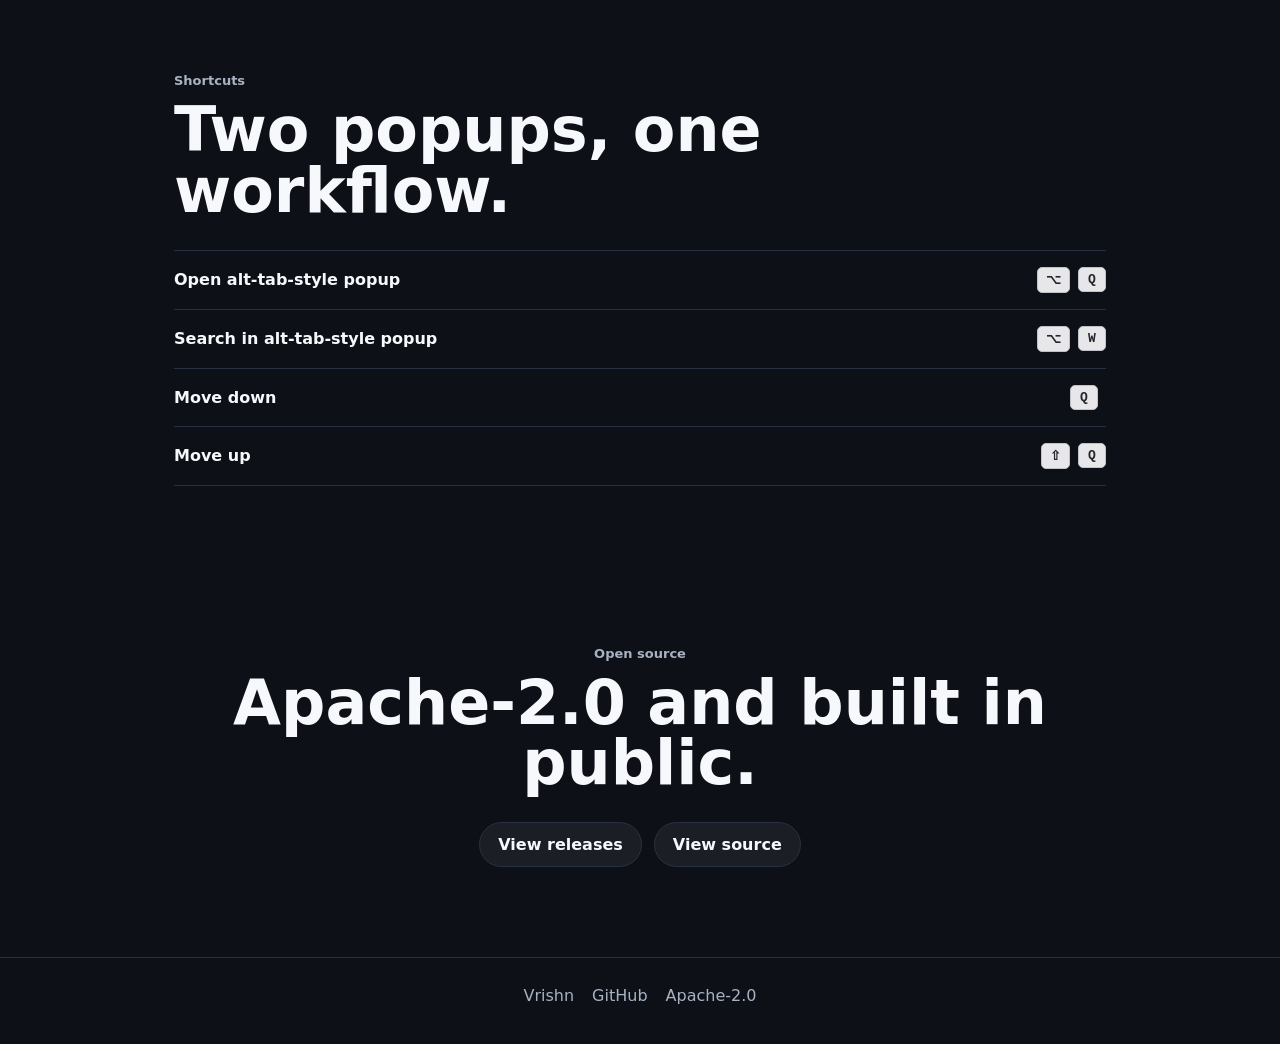
==== commit ec7fc737: "Restore coded landing page mockup" ====
--- a/site/index.html
+++ b/site/index.html
@@ -44,8 +44,50 @@
         </div>
         <p class="meta">Load unpacked today. Chrome Web Store listing coming later.</p>
 
-        <figure class="product" aria-label="Vrishn quick tab switcher preview">
-          <img src="./assets/vrishn-promo.png" alt="Vrishn quick tab switcher popup over a dark browser window" width="1586" height="992">
+        <figure class="product" aria-label="Vrishn popup preview">
+          <div class="window-bar">
+            <span></span>
+            <span></span>
+            <span></span>
+            <strong>Vrishn</strong>
+          </div>
+          <div class="search-row">
+            <svg viewBox="0 0 24 24" aria-hidden="true">
+              <path d="M10.8 18a7.2 7.2 0 1 1 5.1-2.1l4.1 4.1-1.4 1.4-4.1-4.1A7.16 7.16 0 0 1 10.8 18Zm0-2a5.2 5.2 0 1 0 0-10.4 5.2 5.2 0 0 0 0 10.4Z"/>
+            </svg>
+            <span>Recent tabs</span>
+          </div>
+          <ol class="tab-list">
+            <li class="selected">
+              <span class="favicon blue">R</span>
+              <span>
+                <strong>Release checklist</strong>
+                <small>docs.example.com/release</small>
+              </span>
+              <kbd>Q</kbd>
+            </li>
+            <li>
+              <span class="favicon green">D</span>
+              <span>
+                <strong>Design notes</strong>
+                <small>workspace.example.com/design</small>
+              </span>
+            </li>
+            <li>
+              <span class="favicon slate">K</span>
+              <span>
+                <strong>Keyboard shortcuts</strong>
+                <small>browser.example.com/extensions</small>
+              </span>
+            </li>
+            <li>
+              <span class="favicon pink">I</span>
+              <span>
+                <strong>Inbox</strong>
+                <small>mail.example.com</small>
+              </span>
+            </li>
+          </ol>
         </figure>
       </section>
 
--- a/site/style.css
+++ b/site/style.css
@@ -156,19 +156,15 @@
 }
 
 .product {
-  border-radius: 18px;
+  background: #171b22;
+  border: 1px solid #2a3444;
+  border-radius: 12px;
   box-shadow: var(--shadow);
   color: #f4f5f7;
   margin: 26px auto 0;
-  max-width: 980px;
+  max-width: 660px;
   overflow: hidden;
   text-align: left;
-}
-
-.product img {
-  display: block;
-  height: auto;
-  width: 100%;
 }
 
 .window-bar {
@@ -265,6 +261,10 @@
 
 .pink {
   background: #d946ef;
+}
+
+.slate {
+  background: #64748b;
 }
 
 .tab-list strong,
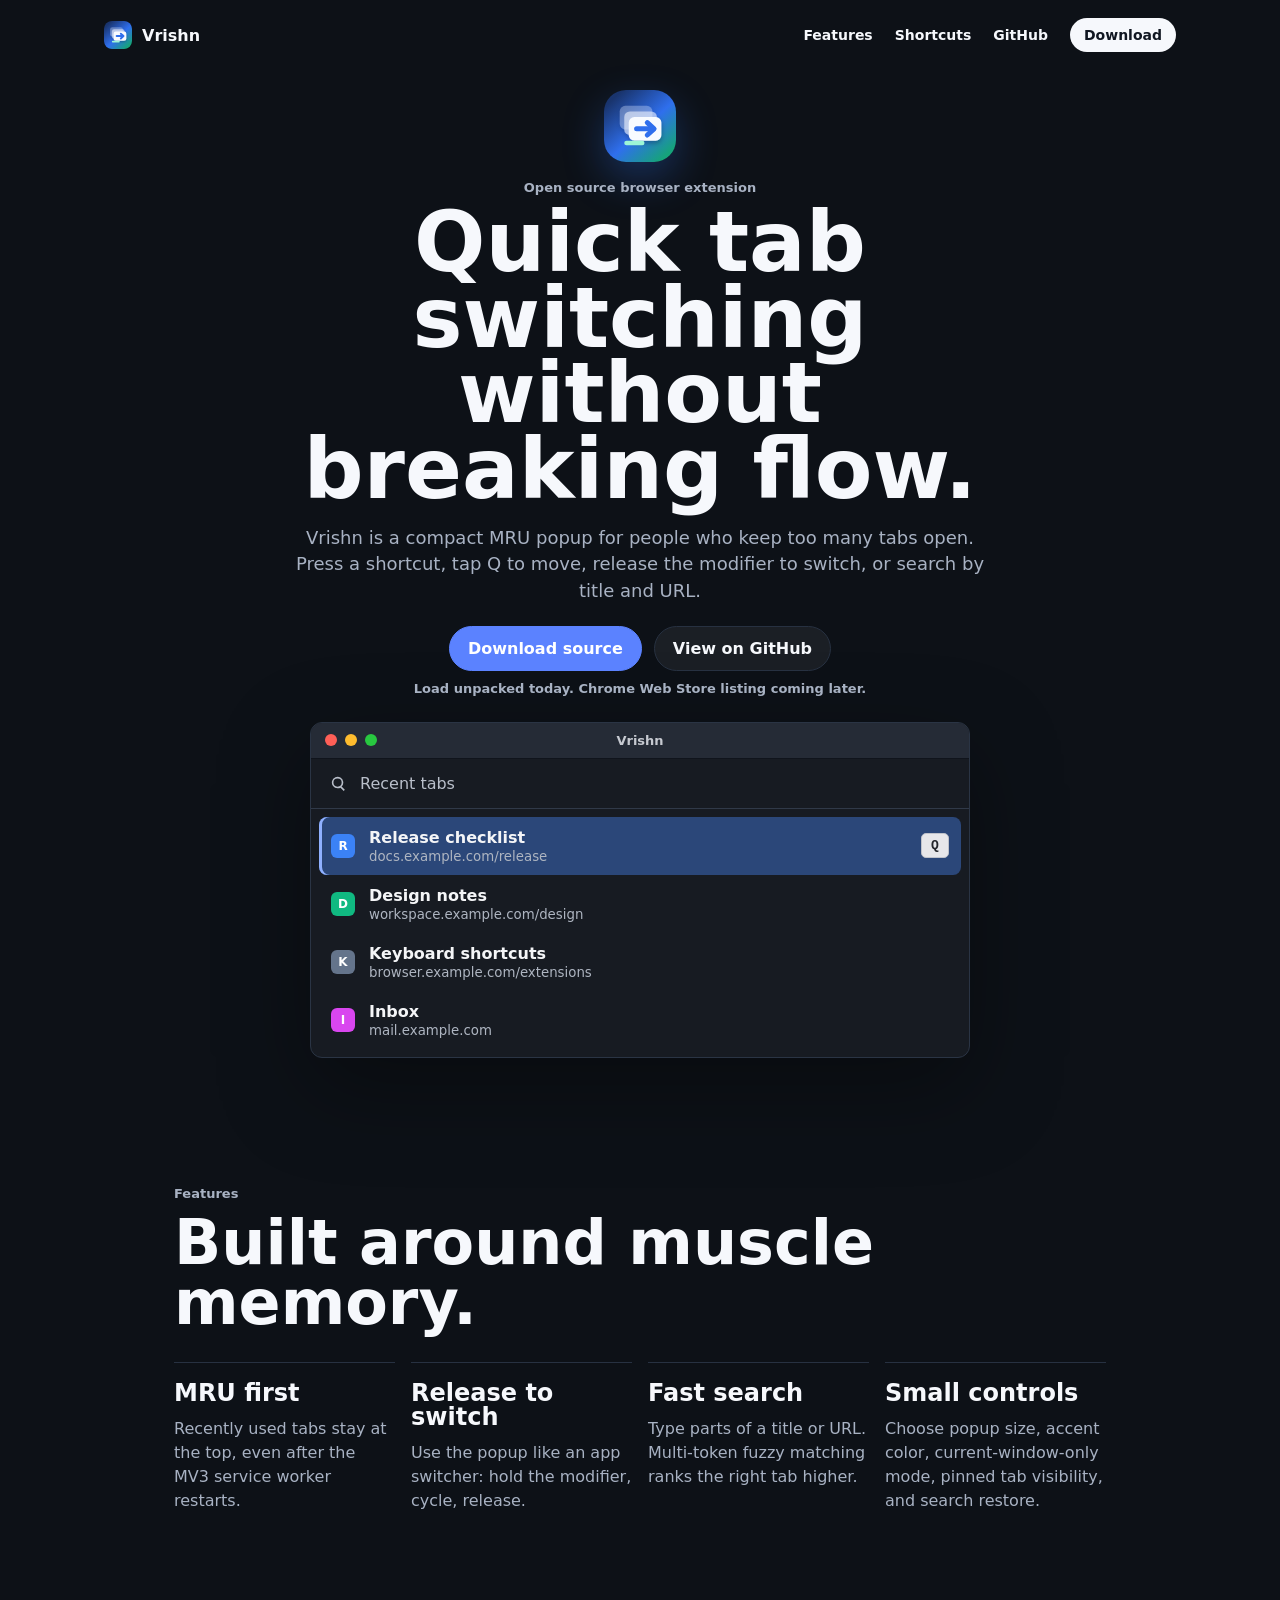
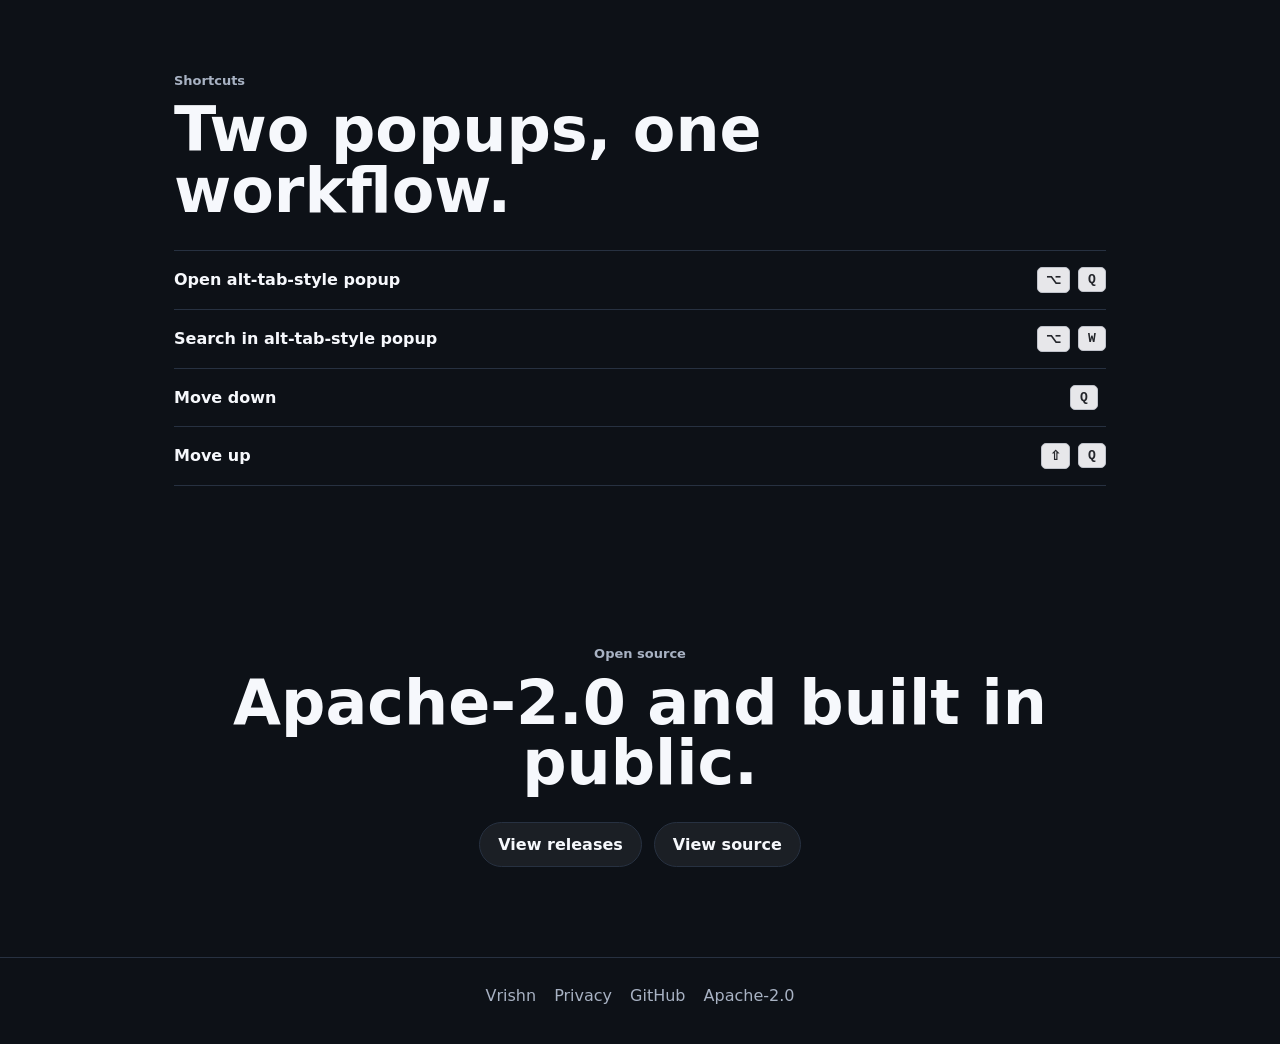
==== commit 041e3096: "Add privacy policy page" ====
--- a/site/index.html
+++ b/site/index.html
@@ -4,6 +4,22 @@
     <meta charset="utf-8">
     <meta name="viewport" content="width=device-width, initial-scale=1">
     <meta name="description" content="Vrishn is a keyboard-first quick tab switcher for Chrome, Edge, Brave, Helium, and other Chromium browsers.">
+    <meta name="theme-color" content="#0d1117">
+    <meta property="og:type" content="website">
+    <meta property="og:site_name" content="Vrishn">
+    <meta property="og:title" content="Vrishn - Quick Tab Switcher">
+    <meta property="og:description" content="Keyboard-first tab switching with recent-tab cycling, fuzzy search, and customizable popup controls.">
+    <meta property="og:url" content="https://rishabhsai.github.io/vrishn-quick-tab-switcher/">
+    <meta property="og:image" content="https://rishabhsai.github.io/vrishn-quick-tab-switcher/og-image.png">
+    <meta property="og:image:secure_url" content="https://rishabhsai.github.io/vrishn-quick-tab-switcher/og-image.png">
+    <meta property="og:image:type" content="image/png">
+    <meta property="og:image:width" content="1200">
+    <meta property="og:image:height" content="630">
+    <meta property="og:image:alt" content="Vrishn quick tab switcher preview with a dark browser UI and keyboard shortcut tiles.">
+    <meta name="twitter:card" content="summary_large_image">
+    <meta name="twitter:title" content="Vrishn - Quick Tab Switcher">
+    <meta name="twitter:description" content="Keyboard-first tab switching with recent-tab cycling, fuzzy search, and customizable popup controls.">
+    <meta name="twitter:image" content="https://rishabhsai.github.io/vrishn-quick-tab-switcher/og-image.png">
     <title>Vrishn - Quick Tab Switcher</title>
     <link rel="icon" href="./favicon.svg" type="image/svg+xml">
     <link rel="icon" href="./favicon-32.png" sizes="32x32" type="image/png">
@@ -149,6 +165,7 @@
 
     <footer>
       <a href="#top">Vrishn</a>
+      <a href="./privacy.html">Privacy</a>
       <a href="https://github.com/rishabhsai/vrishn-quick-tab-switcher">GitHub</a>
       <a href="https://github.com/rishabhsai/vrishn-quick-tab-switcher/blob/main/LICENSE">Apache-2.0</a>
     </footer>
--- a/site/style.css
+++ b/site/style.css
@@ -293,7 +293,8 @@
 
 .features,
 .shortcuts,
-.open-source {
+.open-source,
+.policy-page {
   margin: 0 auto;
   max-width: 980px;
   padding: 80px 24px;
@@ -327,6 +328,55 @@
   color: var(--muted);
   line-height: 1.5;
   margin: 0;
+}
+
+.policy-page {
+  padding-top: 72px;
+}
+
+.policy-hero {
+  padding-bottom: 46px;
+}
+
+.policy-hero h1 {
+  font-size: clamp(42px, 7vw, 76px);
+  margin-left: 0;
+  margin-right: 0;
+  max-width: 820px;
+  text-align: left;
+}
+
+.policy-hero .lede {
+  margin-left: 0;
+  max-width: 780px;
+}
+
+.policy-hero .meta {
+  margin-top: 18px;
+}
+
+.policy-content {
+  border-top: 1px solid var(--line);
+}
+
+.policy-content article {
+  border-top: 0;
+  border-bottom: 1px solid var(--line);
+  padding: 28px 0;
+}
+
+.policy-content h2 {
+  font-size: clamp(26px, 4vw, 38px);
+  margin: 0 0 14px;
+}
+
+.policy-content p + p {
+  margin-top: 12px;
+}
+
+.policy-content a {
+  color: #9db6ff;
+  font-weight: 700;
 }
 
 .shortcut-table {
